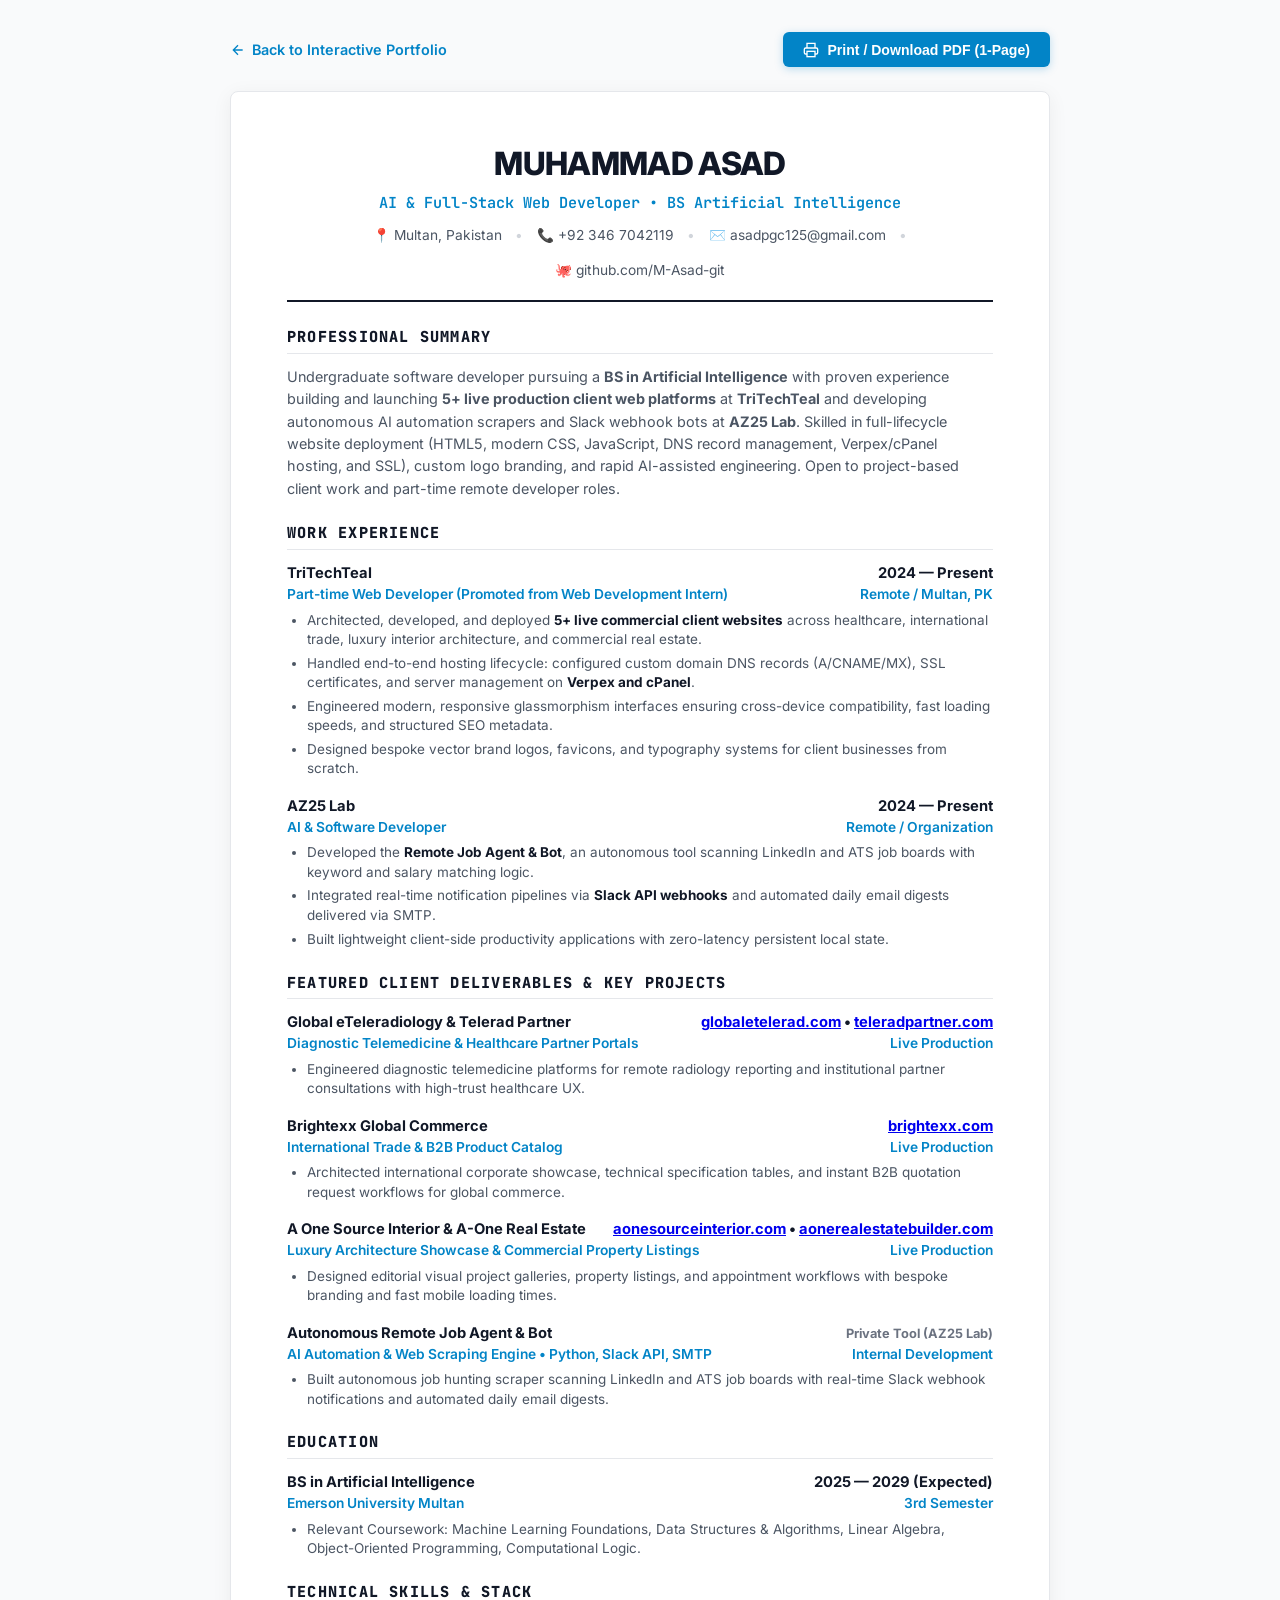
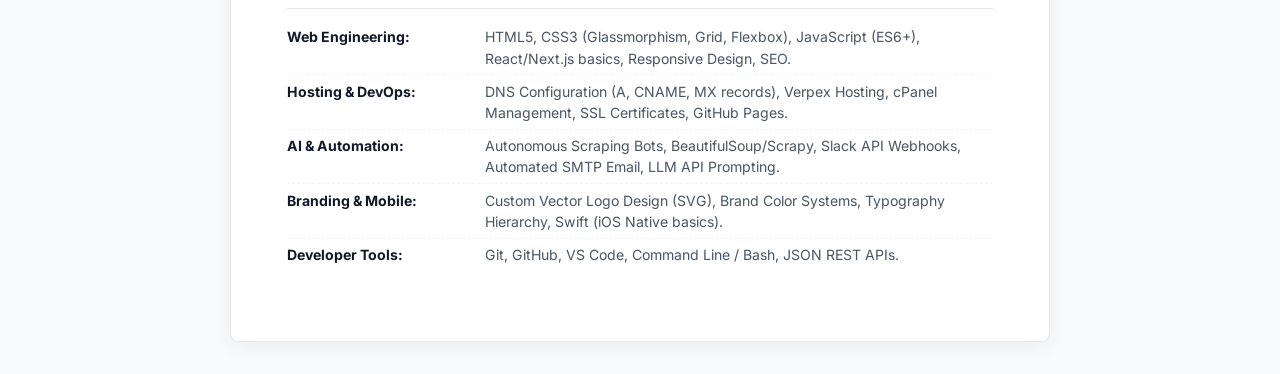
==== resume.html @ d19c58c9 "feat: initial commit for Muhammad Asad developer portfolio & resume" ====
<!DOCTYPE html>
<html lang="en">
<head>
  <meta charset="UTF-8" />
  <meta name="viewport" content="width=device-width, initial-scale=1.0" />
  <title>Muhammad Asad — Resume / CV</title>
  <meta name="description" content="Professional Resume of Muhammad Asad, AI & Full-Stack Web Developer, BS Artificial Intelligence at Emerson University Multan." />
  
  <!-- Modern Typography -->
  <link rel="preconnect" href="https://fonts.googleapis.com" />
  <link rel="preconnect" href="https://fonts.gstatic.com" crossorigin />
  <link href="https://fonts.googleapis.com/css2?family=Inter:wght@400;500;600;700;800&family=JetBrains+Mono:wght@400;600&display=swap" rel="stylesheet" />

  <style>
    :root {
      --text-main: #111827;
      --text-muted: #4b5563;
      --text-light: #6b7280;
      --primary: #0284c7;
      --primary-dark: #0369a1;
      --border: #e5e7eb;
      --bg: #f9fafb;
      --paper: #ffffff;
    }

    * {
      box-sizing: border-box;
      margin: 0;
      padding: 0;
    }

    body {
      font-family: 'Inter', -apple-system, BlinkMacSystemFont, "Segoe UI", Roboto, sans-serif;
      background: var(--bg);
      color: var(--text-main);
      line-height: 1.5;
      font-size: 13.5px;
      padding: 2rem 1rem;
    }

    .top-controls {
      max-width: 820px;
      margin: 0 auto 1.5rem;
      display: flex;
      justify-content: space-between;
      align-items: center;
      flex-wrap: wrap;
      gap: 1rem;
    }

    .back-link {
      display: inline-flex;
      align-items: center;
      gap: 0.4rem;
      color: var(--primary);
      text-decoration: none;
      font-weight: 600;
      font-size: 0.9rem;
    }

    .back-link:hover {
      text-decoration: underline;
    }

    .action-btn {
      display: inline-flex;
      align-items: center;
      gap: 0.5rem;
      background: var(--primary);
      color: #fff;
      padding: 0.6rem 1.25rem;
      border-radius: 6px;
      font-weight: 600;
      font-size: 0.88rem;
      border: none;
      cursor: pointer;
      box-shadow: 0 2px 8px rgba(2, 132, 199, 0.25);
      transition: background 0.2s;
    }

    .action-btn:hover {
      background: var(--primary-dark);
    }

    /* Standard Tech Resume Paper (ATS-Optimized) */
    .resume-sheet {
      max-width: 820px;
      margin: 0 auto;
      background: var(--paper);
      padding: 3rem 3.5rem;
      border-radius: 8px;
      box-shadow: 0 4px 20px rgba(0, 0, 0, 0.06);
      border: 1px solid var(--border);
    }

    /* Header */
    .header {
      text-align: center;
      border-bottom: 2px solid var(--text-main);
      padding-bottom: 1.25rem;
      margin-bottom: 1.5rem;
    }

    .name {
      font-size: 2rem;
      font-weight: 800;
      letter-spacing: -0.02em;
      color: var(--text-main);
      margin-bottom: 0.25rem;
      text-transform: uppercase;
    }

    .tagline {
      font-size: 0.95rem;
      font-weight: 600;
      color: var(--primary);
      margin-bottom: 0.65rem;
      font-family: 'JetBrains Mono', monospace;
    }

    .contact-info {
      display: flex;
      justify-content: center;
      flex-wrap: wrap;
      gap: 0.85rem;
      font-size: 0.86rem;
      color: var(--text-muted);
    }

    .contact-info a {
      color: var(--text-muted);
      text-decoration: none;
    }

    .contact-info a:hover {
      color: var(--primary);
      text-decoration: underline;
    }

    .sep {
      color: #d1d5db;
    }

    /* Sections */
    .section {
      margin-bottom: 1.4rem;
    }

    .section-title {
      font-size: 0.95rem;
      font-weight: 800;
      text-transform: uppercase;
      letter-spacing: 0.08em;
      color: var(--text-main);
      border-bottom: 1.5px solid var(--border);
      padding-bottom: 0.25rem;
      margin-bottom: 0.75rem;
      font-family: 'JetBrains Mono', monospace;
    }

    /* Summary */
    .summary-text {
      color: var(--text-muted);
      font-size: 0.9rem;
      line-height: 1.55;
    }

    /* Experience & Education Entry */
    .entry {
      margin-bottom: 1rem;
    }

    .entry:last-child {
      margin-bottom: 0;
    }

    .entry-header {
      display: flex;
      justify-content: space-between;
      align-items: baseline;
      font-size: 0.92rem;
      font-weight: 700;
      color: var(--text-main);
    }

    .entry-sub {
      display: flex;
      justify-content: space-between;
      align-items: baseline;
      font-size: 0.86rem;
      color: var(--primary);
      font-weight: 600;
      margin-bottom: 0.35rem;
    }

    .entry-bullets {
      list-style-type: disc;
      padding-left: 1.25rem;
      color: var(--text-muted);
    }

    .entry-bullets li {
      margin-bottom: 0.25rem;
      line-height: 1.45;
    }

    .entry-bullets li strong {
      color: var(--text-main);
    }

    /* Skills Grid */
    .skills-table {
      width: 100%;
      border-collapse: collapse;
      font-size: 0.88rem;
    }

    .skills-table tr {
      border-bottom: 1px dashed #f3f4f6;
    }

    .skills-table tr:last-child {
      border-bottom: none;
    }

    .skills-category {
      font-weight: 700;
      color: var(--text-main);
      width: 28%;
      padding: 0.35rem 0;
      vertical-align: top;
    }

    .skills-list {
      color: var(--text-muted);
      padding: 0.35rem 0;
    }

    /* Print Optimization */
    @media print {
      body {
        background: #fff;
        padding: 0;
        margin: 0;
      }

      .top-controls {
        display: none !important;
      }

      .resume-sheet {
        box-shadow: none;
        border: none;
        padding: 0;
        max-width: 100%;
      }

      @page {
        margin: 0.6in 0.65in;
        size: A4 portrait;
      }
    }
  </style>
</head>
<body>

  <!-- Top Controls -->
  <div class="top-controls">
    <a href="index.html" class="back-link">
      <svg width="16" height="16" viewBox="0 0 24 24" fill="none" stroke="currentColor" stroke-width="2"><path d="M19 12H5M12 19l-7-7 7-7"/></svg>
      Back to Interactive Portfolio
    </a>
    <button class="action-btn" onclick="window.print()">
      <svg width="16" height="16" viewBox="0 0 24 24" fill="none" stroke="currentColor" stroke-width="2"><polyline points="6 9 6 2 18 2 18 9"></polyline><path d="M6 18H4a2 2 0 0 1-2-2v-5a2 2 0 0 1 2-2h16a2 2 0 0 1 2 2v5a2 2 0 0 1-2 2h-2"></path><rect x="6" y="14" width="12" height="8"></rect></svg>
      Print / Download PDF (1-Page)
    </button>
  </div>

  <!-- Standard ATS-Friendly Tech Resume Sheet -->
  <div class="resume-sheet">
    
    <!-- 1. Header -->
    <header class="header">
      <h1 class="name">Muhammad Asad</h1>
      <div class="tagline">AI &amp; Full-Stack Web Developer • BS Artificial Intelligence</div>
      <div class="contact-info">
        <span>📍 Multan, Pakistan</span>
        <span class="sep">•</span>
        <a href="tel:03467042119">📞 +92 346 7042119</a>
        <span class="sep">•</span>
        <a href="mailto:asadpgc125@gmail.com">✉️ asadpgc125@gmail.com</a>
        <span class="sep">•</span>
        <a href="https://github.com/M-Asad-git" target="_blank" rel="noopener noreferrer">🐙 github.com/M-Asad-git</a>
      </div>
    </header>

    <!-- 2. Professional Summary -->
    <section class="section">
      <h2 class="section-title">Professional Summary</h2>
      <p class="summary-text">
        Undergraduate software developer pursuing a <strong>BS in Artificial Intelligence</strong> with proven experience building and launching <strong>5+ live production client web platforms</strong> at <strong>TriTechTeal</strong> and developing autonomous AI automation scrapers and Slack webhook bots at <strong>AZ25 Lab</strong>. Skilled in full-lifecycle website deployment (HTML5, modern CSS, JavaScript, DNS record management, Verpex/cPanel hosting, and SSL), custom logo branding, and rapid AI-assisted engineering. Open to project-based client work and part-time remote developer roles.
      </p>
    </section>

    <!-- 3. Work Experience -->
    <section class="section">
      <h2 class="section-title">Work Experience</h2>

      <!-- TriTechTeal -->
      <div class="entry">
        <div class="entry-header">
          <span>TriTechTeal</span>
          <span>2024 — Present</span>
        </div>
        <div class="entry-sub">
          <span>Part-time Web Developer (Promoted from Web Development Intern)</span>
          <span>Remote / Multan, PK</span>
        </div>
        <ul class="entry-bullets">
          <li>Architected, developed, and deployed <strong>5+ live commercial client websites</strong> across healthcare, international trade, luxury interior architecture, and commercial real estate.</li>
          <li>Handled end-to-end hosting lifecycle: configured custom domain DNS records (A/CNAME/MX), SSL certificates, and server management on <strong>Verpex and cPanel</strong>.</li>
          <li>Engineered modern, responsive glassmorphism interfaces ensuring cross-device compatibility, fast loading speeds, and structured SEO metadata.</li>
          <li>Designed bespoke vector brand logos, favicons, and typography systems for client businesses from scratch.</li>
        </ul>
      </div>

      <!-- AZ25 Lab -->
      <div class="entry">
        <div class="entry-header">
          <span>AZ25 Lab</span>
          <span>2024 — Present</span>
        </div>
        <div class="entry-sub">
          <span>AI &amp; Software Developer</span>
          <span>Remote / Organization</span>
        </div>
        <ul class="entry-bullets">
          <li>Developed the <strong>Remote Job Agent &amp; Bot</strong>, an autonomous tool scanning LinkedIn and ATS job boards with keyword and salary matching logic.</li>
          <li>Integrated real-time notification pipelines via <strong>Slack API webhooks</strong> and automated daily email digests delivered via SMTP.</li>
          <li>Built lightweight client-side productivity applications with zero-latency persistent local state.</li>
        </ul>
      </div>
    </section>

    <!-- 4. Selected Live Client Projects & Engineering -->
    <section class="section">
      <h2 class="section-title">Featured Client Deliverables &amp; Key Projects</h2>

      <!-- Global eTelerad -->
      <div class="entry">
        <div class="entry-header">
          <span>Global eTeleradiology &amp; Telerad Partner</span>
          <span><a href="https://globaletelerad.com/" target="_blank" rel="noopener noreferrer">globaletelerad.com</a> • <a href="https://www.teleradpartner.com/" target="_blank" rel="noopener noreferrer">teleradpartner.com</a></span>
        </div>
        <div class="entry-sub">
          <span>Diagnostic Telemedicine &amp; Healthcare Partner Portals</span>
          <span>Live Production</span>
        </div>
        <ul class="entry-bullets">
          <li>Engineered diagnostic telemedicine platforms for remote radiology reporting and institutional partner consultations with high-trust healthcare UX.</li>
        </ul>
      </div>

      <!-- Brightexx Global -->
      <div class="entry">
        <div class="entry-header">
          <span>Brightexx Global Commerce</span>
          <span><a href="https://brightexx.com/" target="_blank" rel="noopener noreferrer">brightexx.com</a></span>
        </div>
        <div class="entry-sub">
          <span>International Trade &amp; B2B Product Catalog</span>
          <span>Live Production</span>
        </div>
        <ul class="entry-bullets">
          <li>Architected international corporate showcase, technical specification tables, and instant B2B quotation request workflows for global commerce.</li>
        </ul>
      </div>

      <!-- A One Source Interior & A-One Real Estate -->
      <div class="entry">
        <div class="entry-header">
          <span>A One Source Interior &amp; A-One Real Estate</span>
          <span><a href="https://aonesourceinterior.com/" target="_blank" rel="noopener noreferrer">aonesourceinterior.com</a> • <a href="https://aonerealestatebuilder.com/" target="_blank" rel="noopener noreferrer">aonerealestatebuilder.com</a></span>
        </div>
        <div class="entry-sub">
          <span>Luxury Architecture Showcase &amp; Commercial Property Listings</span>
          <span>Live Production</span>
        </div>
        <ul class="entry-bullets">
          <li>Designed editorial visual project galleries, property listings, and appointment workflows with bespoke branding and fast mobile loading times.</li>
        </ul>
      </div>

      <!-- Remote Job Agent -->
      <div class="entry">
        <div class="entry-header">
          <span>Autonomous Remote Job Agent &amp; Bot</span>
          <span style="color: var(--text-light); font-size: 0.8rem;">Private Tool (AZ25 Lab)</span>
        </div>
        <div class="entry-sub">
          <span>AI Automation &amp; Web Scraping Engine • Python, Slack API, SMTP</span>
          <span>Internal Development</span>
        </div>
        <ul class="entry-bullets">
          <li>Built autonomous job hunting scraper scanning LinkedIn and ATS job boards with real-time Slack webhook notifications and automated daily email digests.</li>
        </ul>
      </div>
    </section>

    <!-- 5. Education -->
    <section class="section">
      <h2 class="section-title">Education</h2>
      <div class="entry">
        <div class="entry-header">
          <span>BS in Artificial Intelligence</span>
          <span>2025 — 2029 (Expected)</span>
        </div>
        <div class="entry-sub">
          <span>Emerson University Multan</span>
          <span>3rd Semester</span>
        </div>
        <ul class="entry-bullets">
          <li>Relevant Coursework: Machine Learning Foundations, Data Structures &amp; Algorithms, Linear Algebra, Object-Oriented Programming, Computational Logic.</li>
        </ul>
      </div>
    </section>

    <!-- 6. Technical Skills & Capabilities Matrix -->
    <section class="section">
      <h2 class="section-title">Technical Skills &amp; Stack</h2>
      <table class="skills-table">
        <tr>
          <td class="skills-category">Web Engineering:</td>
          <td class="skills-list">HTML5, CSS3 (Glassmorphism, Grid, Flexbox), JavaScript (ES6+), React/Next.js basics, Responsive Design, SEO.</td>
        </tr>
        <tr>
          <td class="skills-category">Hosting &amp; DevOps:</td>
          <td class="skills-list">DNS Configuration (A, CNAME, MX records), Verpex Hosting, cPanel Management, SSL Certificates, GitHub Pages.</td>
        </tr>
        <tr>
          <td class="skills-category">AI &amp; Automation:</td>
          <td class="skills-list">Autonomous Scraping Bots, BeautifulSoup/Scrapy, Slack API Webhooks, Automated SMTP Email, LLM API Prompting.</td>
        </tr>
        <tr>
          <td class="skills-category">Branding &amp; Mobile:</td>
          <td class="skills-list">Custom Vector Logo Design (SVG), Brand Color Systems, Typography Hierarchy, Swift (iOS Native basics).</td>
        </tr>
        <tr>
          <td class="skills-category">Developer Tools:</td>
          <td class="skills-list">Git, GitHub, VS Code, Command Line / Bash, JSON REST APIs.</td>
        </tr>
      </table>
    </section>

  </div>

</body>
</html>
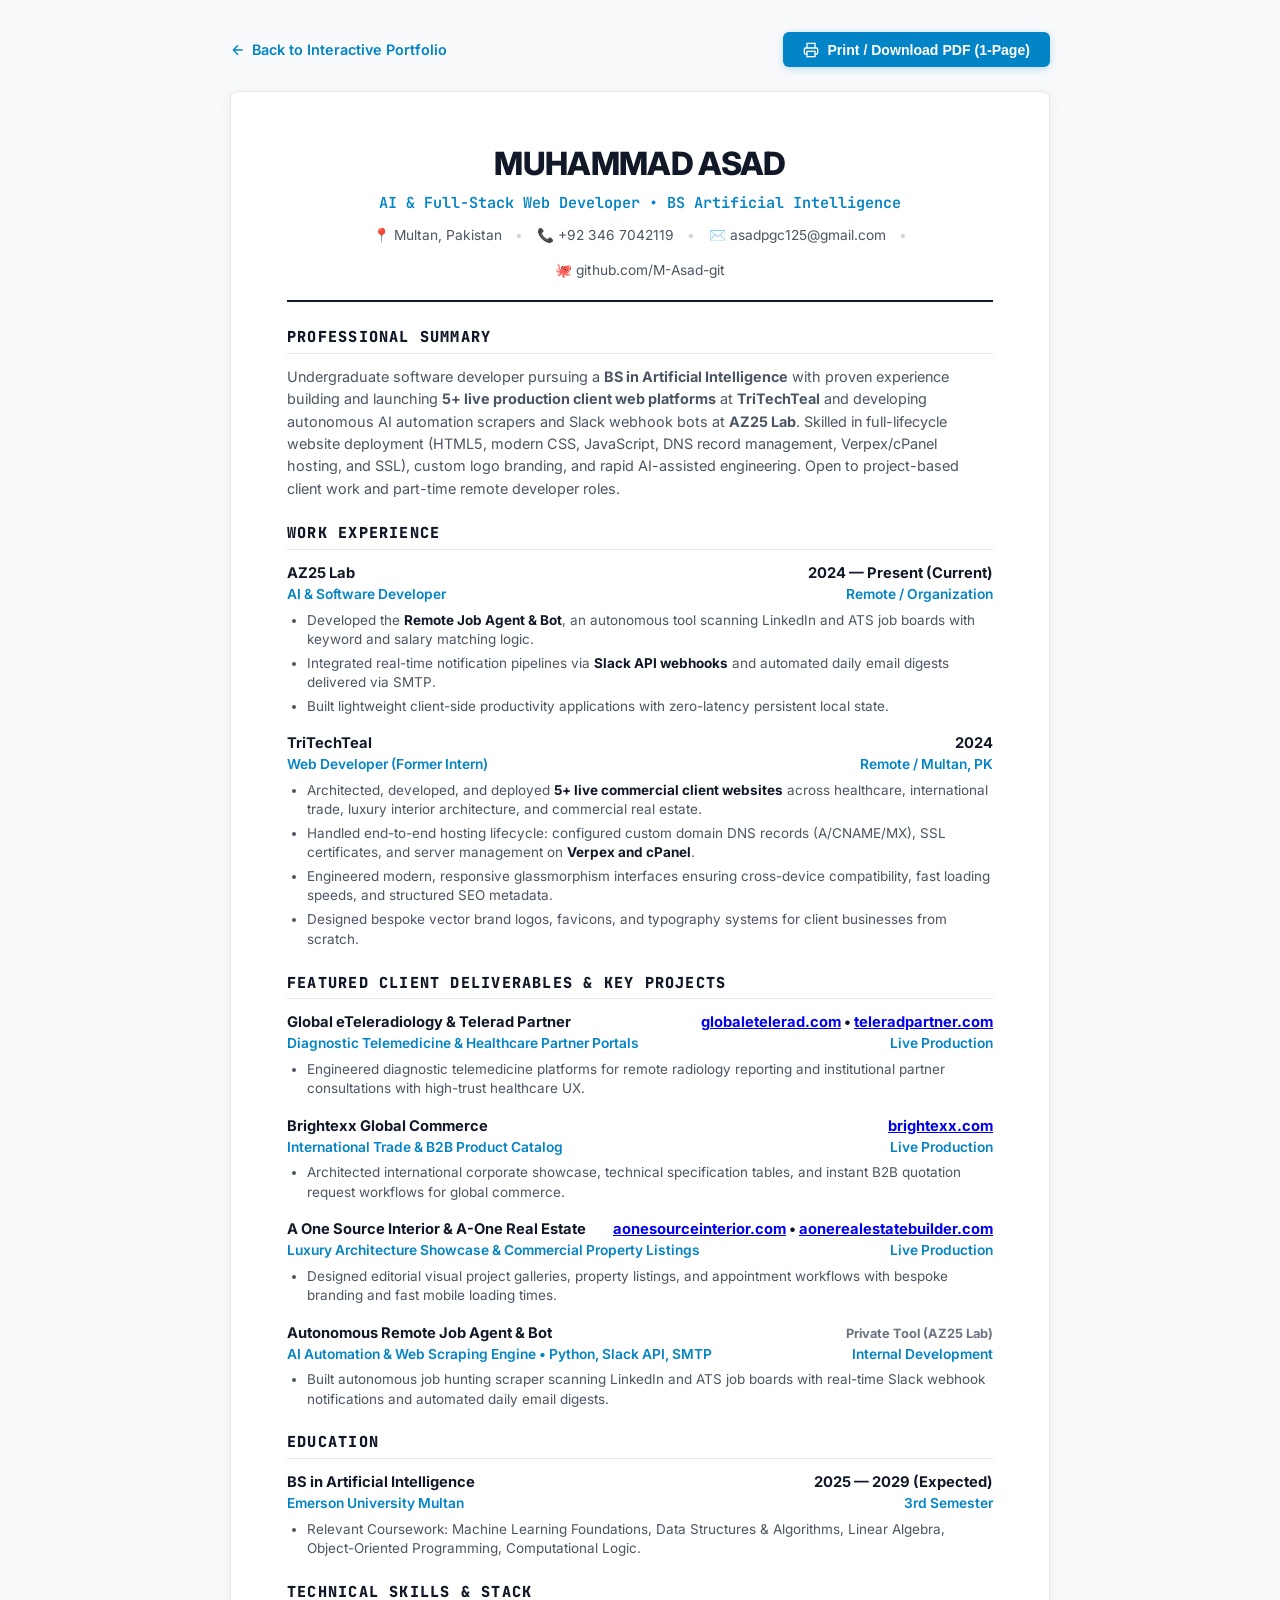
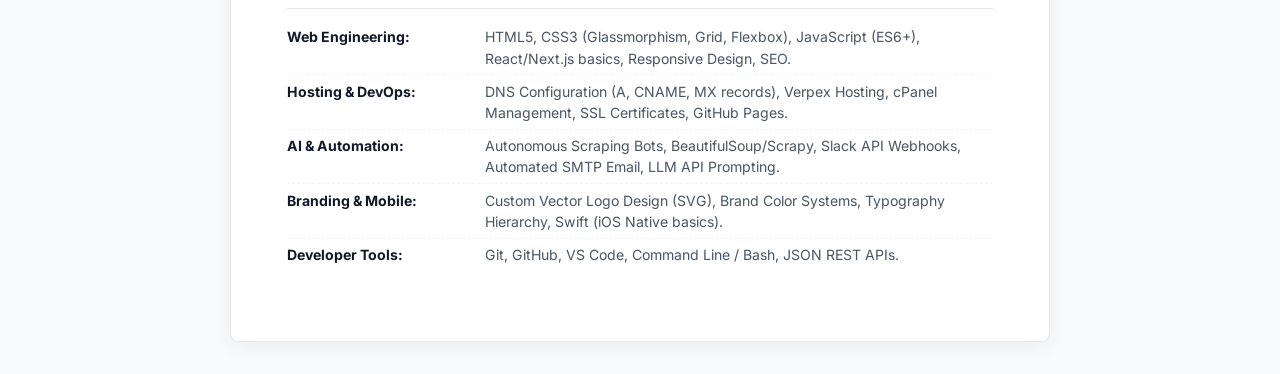
==== commit da6dfd1d: "fix: place AZ25 Lab first everywhere and mark Current ONLY for AZ25 Lab" ====
--- a/resume.html
+++ b/resume.html
@@ -306,14 +306,31 @@
     <section class="section">
       <h2 class="section-title">Work Experience</h2>
 
+      <!-- AZ25 Lab (Current Organization) -->
+      <div class="entry">
+        <div class="entry-header">
+          <span>AZ25 Lab</span>
+          <span>2024 — Present (Current)</span>
+        </div>
+        <div class="entry-sub">
+          <span>AI &amp; Software Developer</span>
+          <span>Remote / Organization</span>
+        </div>
+        <ul class="entry-bullets">
+          <li>Developed the <strong>Remote Job Agent &amp; Bot</strong>, an autonomous tool scanning LinkedIn and ATS job boards with keyword and salary matching logic.</li>
+          <li>Integrated real-time notification pipelines via <strong>Slack API webhooks</strong> and automated daily email digests delivered via SMTP.</li>
+          <li>Built lightweight client-side productivity applications with zero-latency persistent local state.</li>
+        </ul>
+      </div>
+
       <!-- TriTechTeal -->
       <div class="entry">
         <div class="entry-header">
           <span>TriTechTeal</span>
-          <span>2024 — Present</span>
-        </div>
-        <div class="entry-sub">
-          <span>Part-time Web Developer (Promoted from Web Development Intern)</span>
+          <span>2024</span>
+        </div>
+        <div class="entry-sub">
+          <span>Web Developer (Former Intern)</span>
           <span>Remote / Multan, PK</span>
         </div>
         <ul class="entry-bullets">
@@ -321,23 +338,6 @@
           <li>Handled end-to-end hosting lifecycle: configured custom domain DNS records (A/CNAME/MX), SSL certificates, and server management on <strong>Verpex and cPanel</strong>.</li>
           <li>Engineered modern, responsive glassmorphism interfaces ensuring cross-device compatibility, fast loading speeds, and structured SEO metadata.</li>
           <li>Designed bespoke vector brand logos, favicons, and typography systems for client businesses from scratch.</li>
-        </ul>
-      </div>
-
-      <!-- AZ25 Lab -->
-      <div class="entry">
-        <div class="entry-header">
-          <span>AZ25 Lab</span>
-          <span>2024 — Present</span>
-        </div>
-        <div class="entry-sub">
-          <span>AI &amp; Software Developer</span>
-          <span>Remote / Organization</span>
-        </div>
-        <ul class="entry-bullets">
-          <li>Developed the <strong>Remote Job Agent &amp; Bot</strong>, an autonomous tool scanning LinkedIn and ATS job boards with keyword and salary matching logic.</li>
-          <li>Integrated real-time notification pipelines via <strong>Slack API webhooks</strong> and automated daily email digests delivered via SMTP.</li>
-          <li>Built lightweight client-side productivity applications with zero-latency persistent local state.</li>
         </ul>
       </div>
     </section>
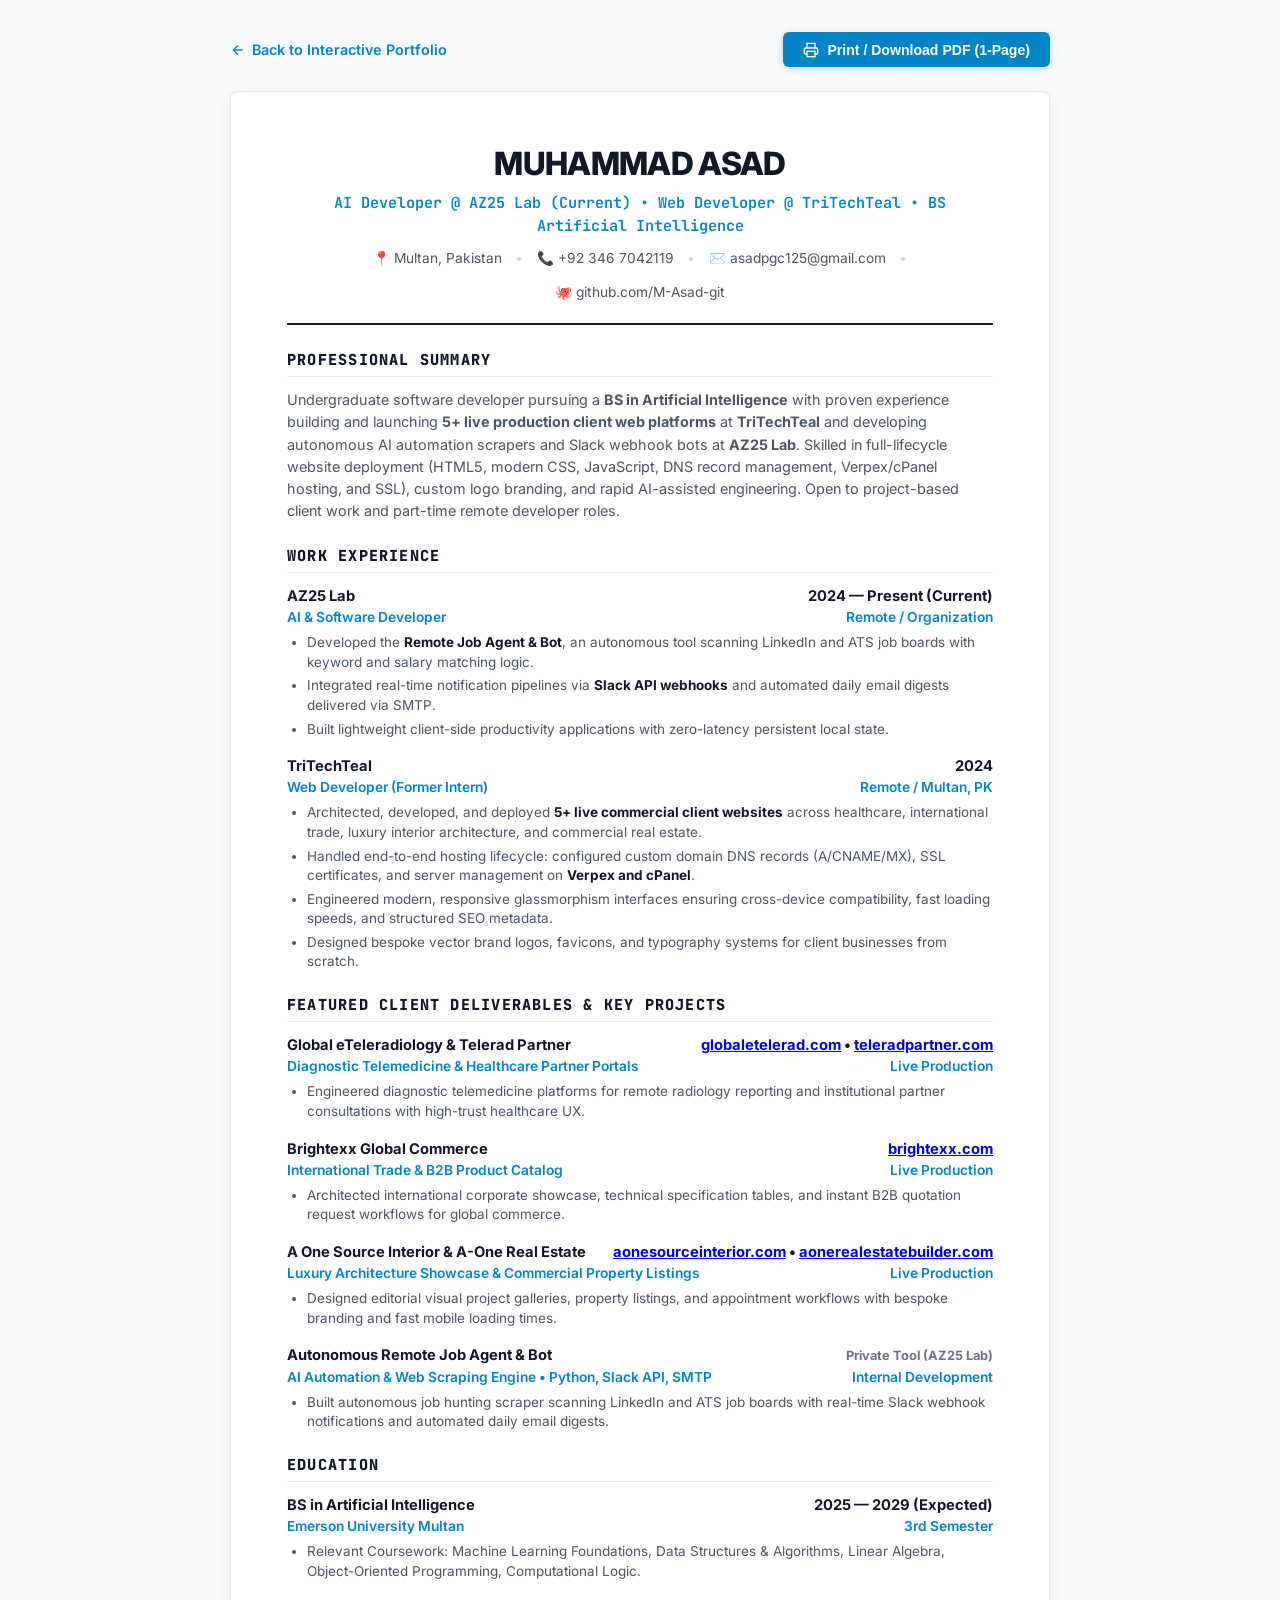
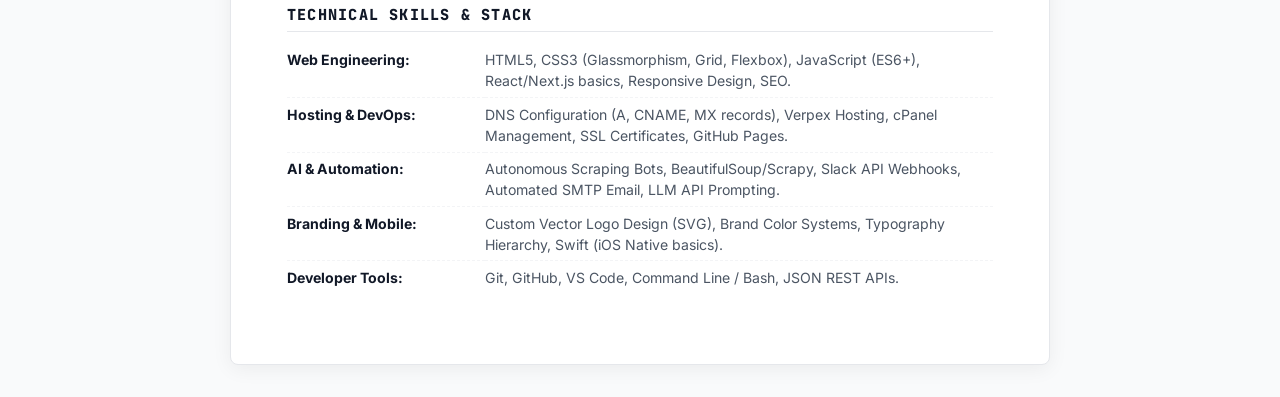
==== commit b20d41ba: "fix: ensure Work Experience at AZ25 Lab and TriTechTeal is prominently featured in resume" ====
--- a/resume.html
+++ b/resume.html
@@ -282,7 +282,7 @@
     <!-- 1. Header -->
     <header class="header">
       <h1 class="name">Muhammad Asad</h1>
-      <div class="tagline">AI &amp; Full-Stack Web Developer • BS Artificial Intelligence</div>
+      <div class="tagline">AI Developer @ AZ25 Lab (Current) • Web Developer @ TriTechTeal • BS Artificial Intelligence</div>
       <div class="contact-info">
         <span>📍 Multan, Pakistan</span>
         <span class="sep">•</span>
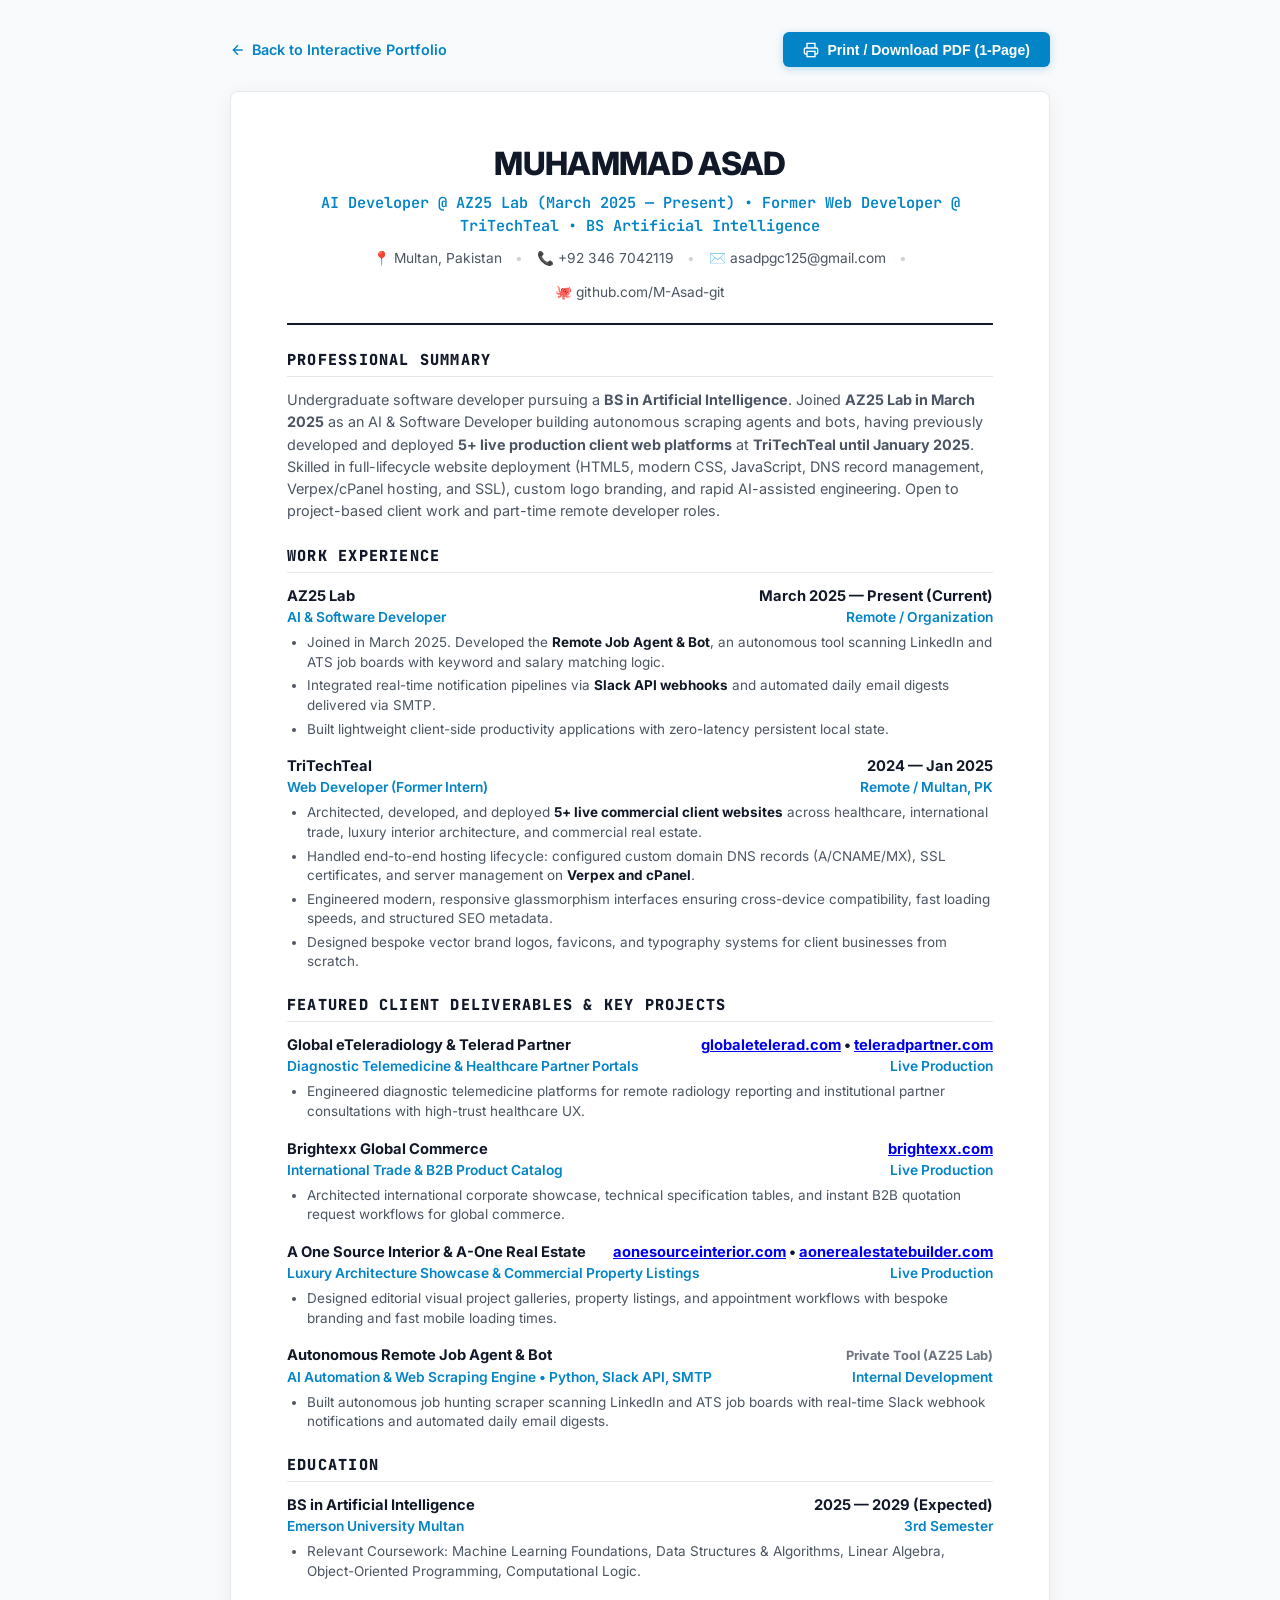
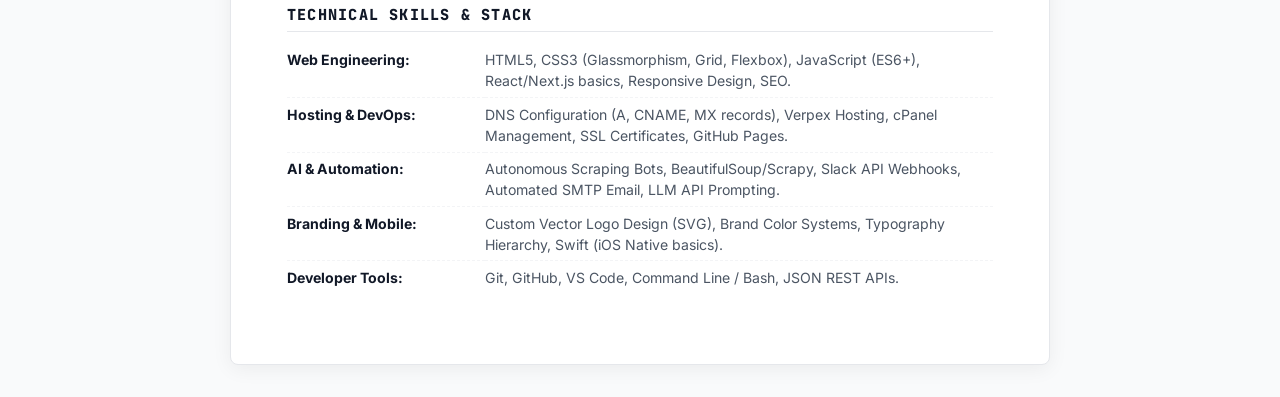
==== commit 86c59ff6: "fix: update career dates - AZ25 Lab March 2025 (Current) and TriTechTeal Jan 2025 (Former)" ====
--- a/resume.html
+++ b/resume.html
@@ -282,7 +282,7 @@
     <!-- 1. Header -->
     <header class="header">
       <h1 class="name">Muhammad Asad</h1>
-      <div class="tagline">AI Developer @ AZ25 Lab (Current) • Web Developer @ TriTechTeal • BS Artificial Intelligence</div>
+      <div class="tagline">AI Developer @ AZ25 Lab (March 2025 — Present) • Former Web Developer @ TriTechTeal • BS Artificial Intelligence</div>
       <div class="contact-info">
         <span>📍 Multan, Pakistan</span>
         <span class="sep">•</span>
@@ -298,7 +298,7 @@
     <section class="section">
       <h2 class="section-title">Professional Summary</h2>
       <p class="summary-text">
-        Undergraduate software developer pursuing a <strong>BS in Artificial Intelligence</strong> with proven experience building and launching <strong>5+ live production client web platforms</strong> at <strong>TriTechTeal</strong> and developing autonomous AI automation scrapers and Slack webhook bots at <strong>AZ25 Lab</strong>. Skilled in full-lifecycle website deployment (HTML5, modern CSS, JavaScript, DNS record management, Verpex/cPanel hosting, and SSL), custom logo branding, and rapid AI-assisted engineering. Open to project-based client work and part-time remote developer roles.
+        Undergraduate software developer pursuing a <strong>BS in Artificial Intelligence</strong>. Joined <strong>AZ25 Lab in March 2025</strong> as an AI &amp; Software Developer building autonomous scraping agents and bots, having previously developed and deployed <strong>5+ live production client web platforms</strong> at <strong>TriTechTeal until January 2025</strong>. Skilled in full-lifecycle website deployment (HTML5, modern CSS, JavaScript, DNS record management, Verpex/cPanel hosting, and SSL), custom logo branding, and rapid AI-assisted engineering. Open to project-based client work and part-time remote developer roles.
       </p>
     </section>
 
@@ -310,14 +310,14 @@
       <div class="entry">
         <div class="entry-header">
           <span>AZ25 Lab</span>
-          <span>2024 — Present (Current)</span>
+          <span>March 2025 — Present (Current)</span>
         </div>
         <div class="entry-sub">
           <span>AI &amp; Software Developer</span>
           <span>Remote / Organization</span>
         </div>
         <ul class="entry-bullets">
-          <li>Developed the <strong>Remote Job Agent &amp; Bot</strong>, an autonomous tool scanning LinkedIn and ATS job boards with keyword and salary matching logic.</li>
+          <li>Joined in March 2025. Developed the <strong>Remote Job Agent &amp; Bot</strong>, an autonomous tool scanning LinkedIn and ATS job boards with keyword and salary matching logic.</li>
           <li>Integrated real-time notification pipelines via <strong>Slack API webhooks</strong> and automated daily email digests delivered via SMTP.</li>
           <li>Built lightweight client-side productivity applications with zero-latency persistent local state.</li>
         </ul>
@@ -327,7 +327,7 @@
       <div class="entry">
         <div class="entry-header">
           <span>TriTechTeal</span>
-          <span>2024</span>
+          <span>2024 — Jan 2025</span>
         </div>
         <div class="entry-sub">
           <span>Web Developer (Former Intern)</span>
